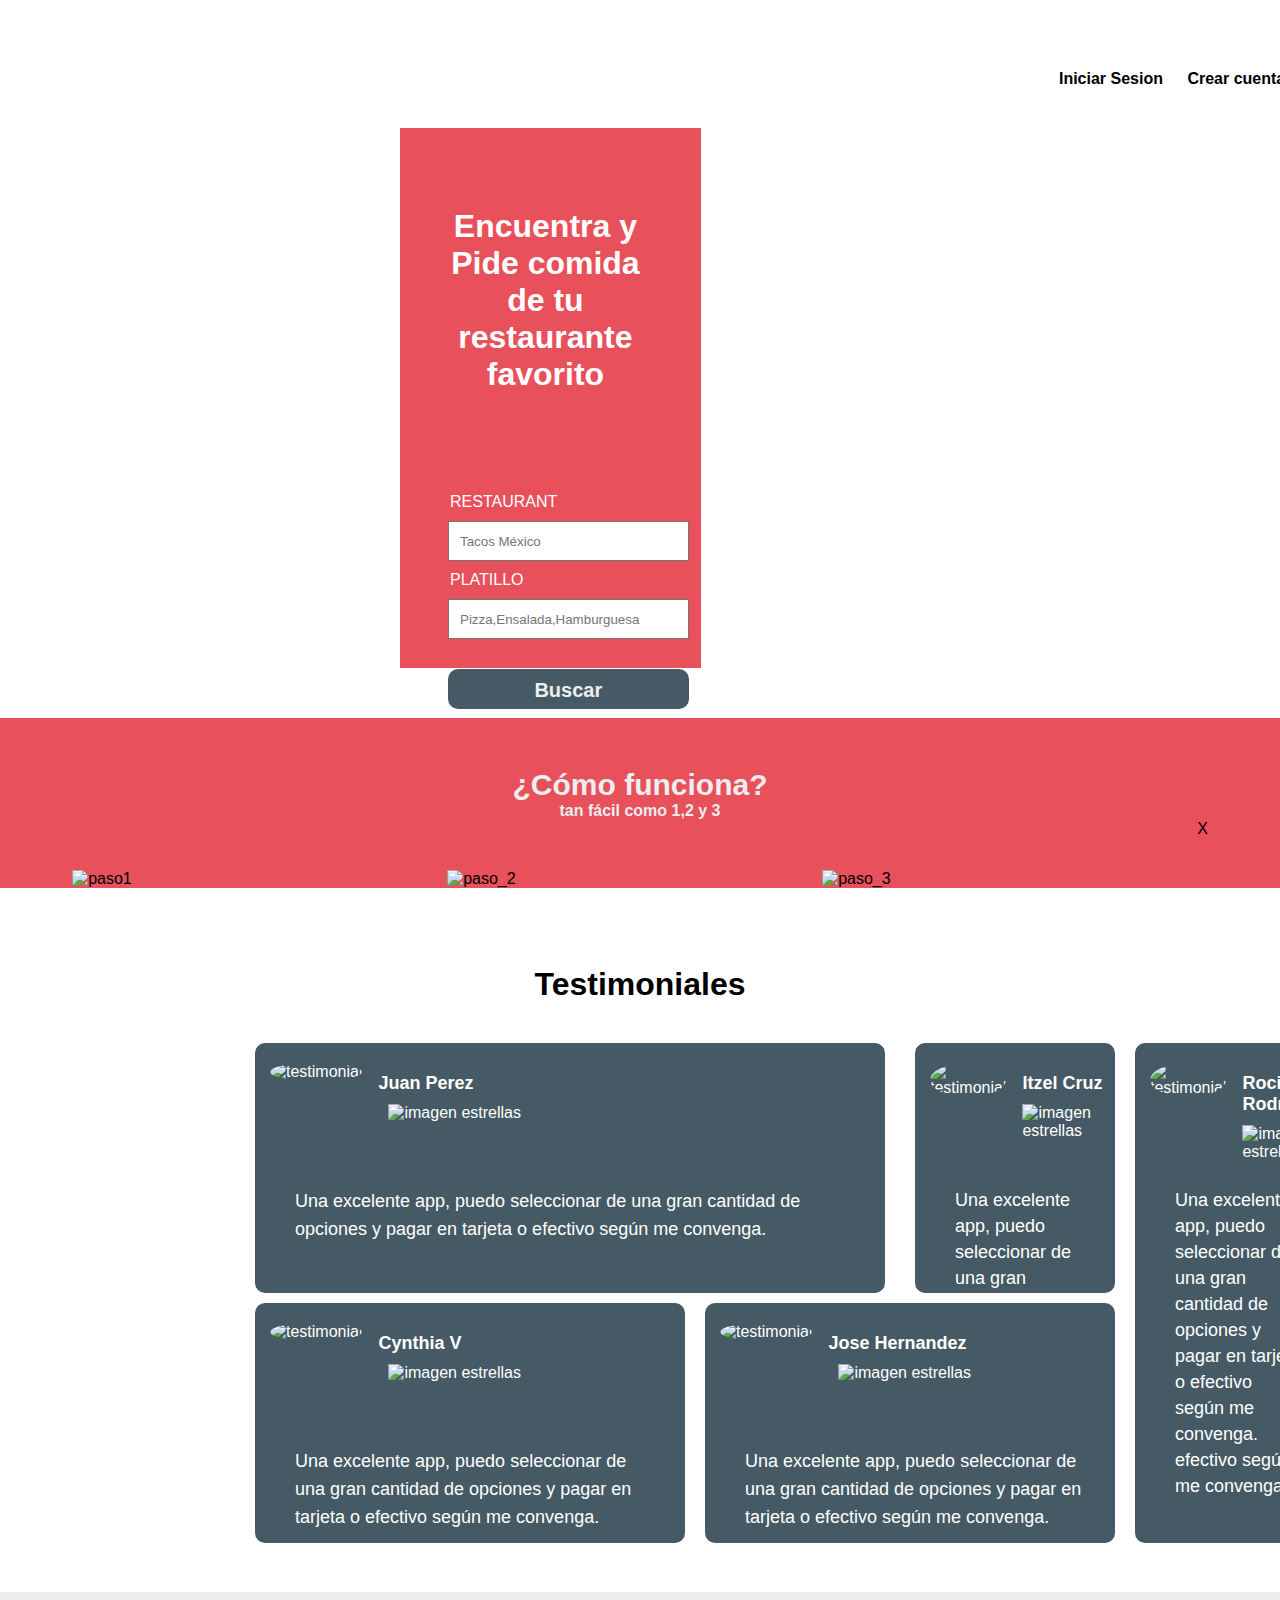
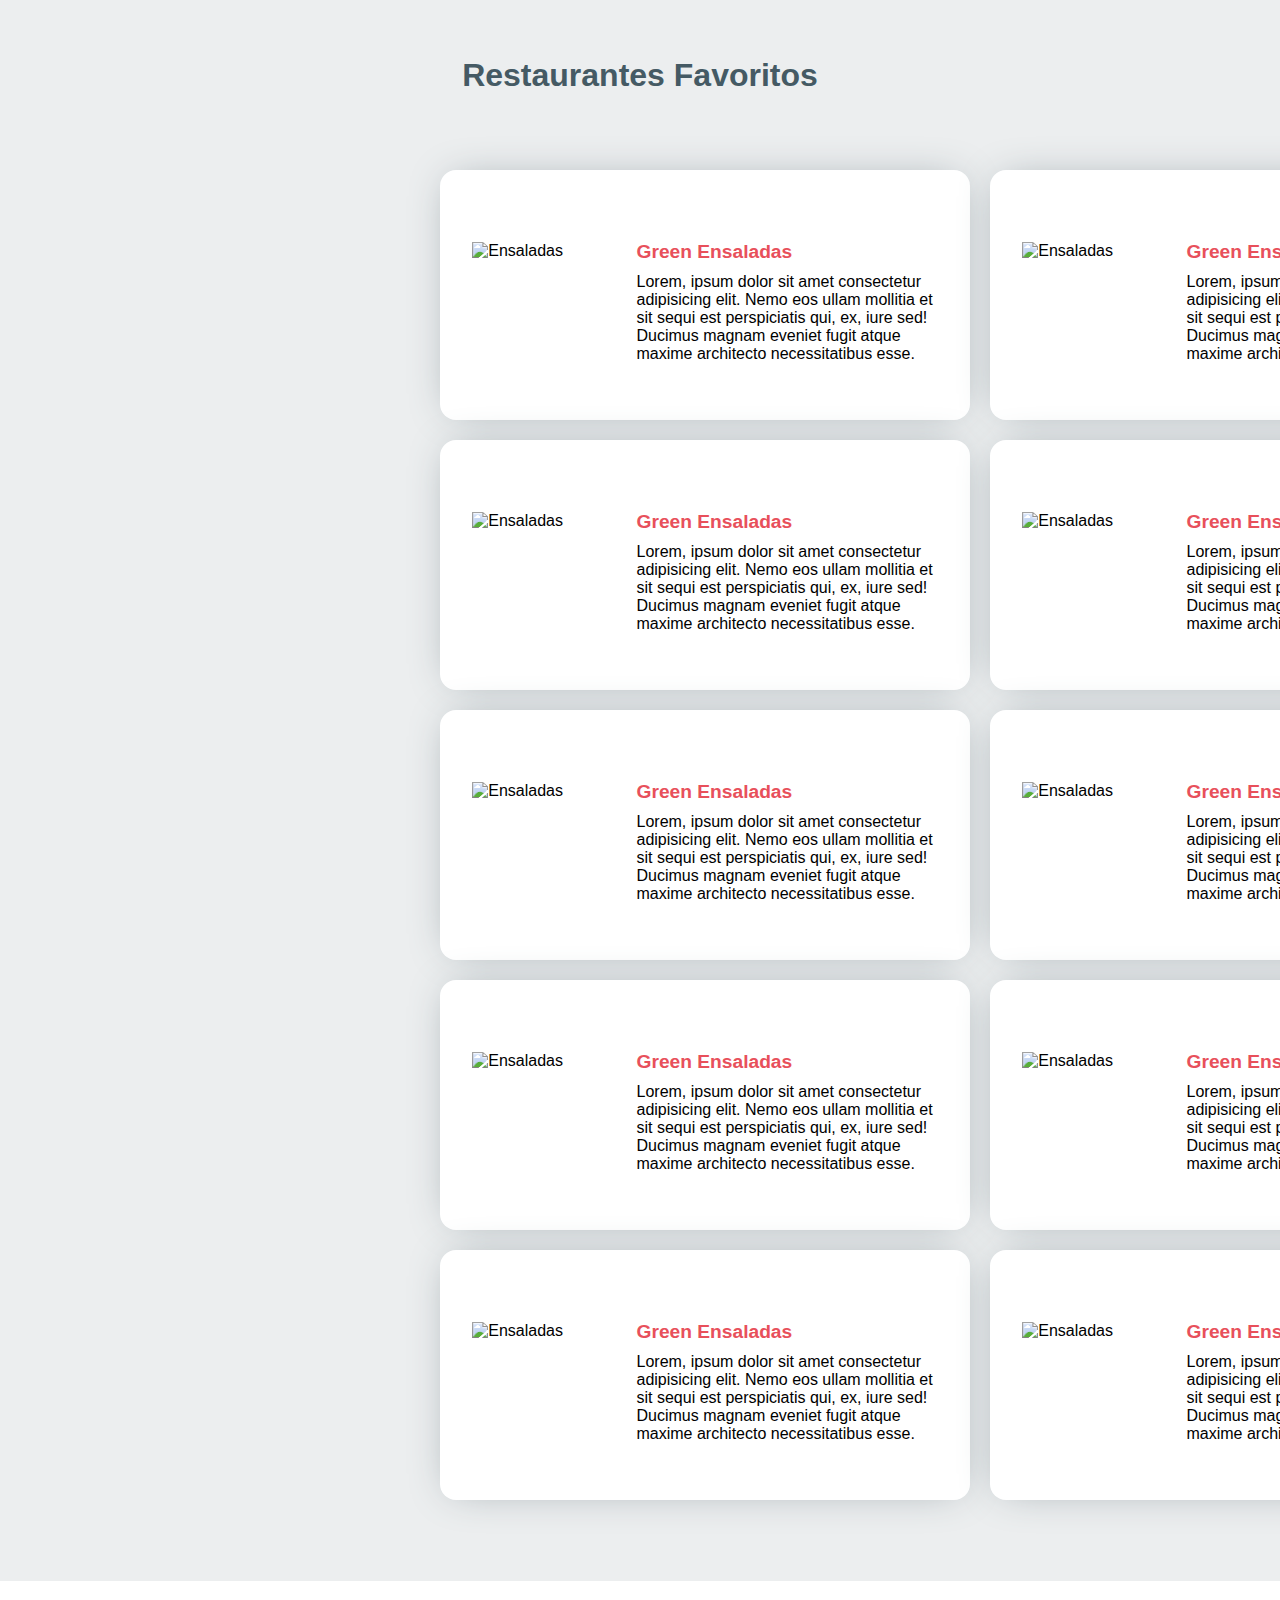
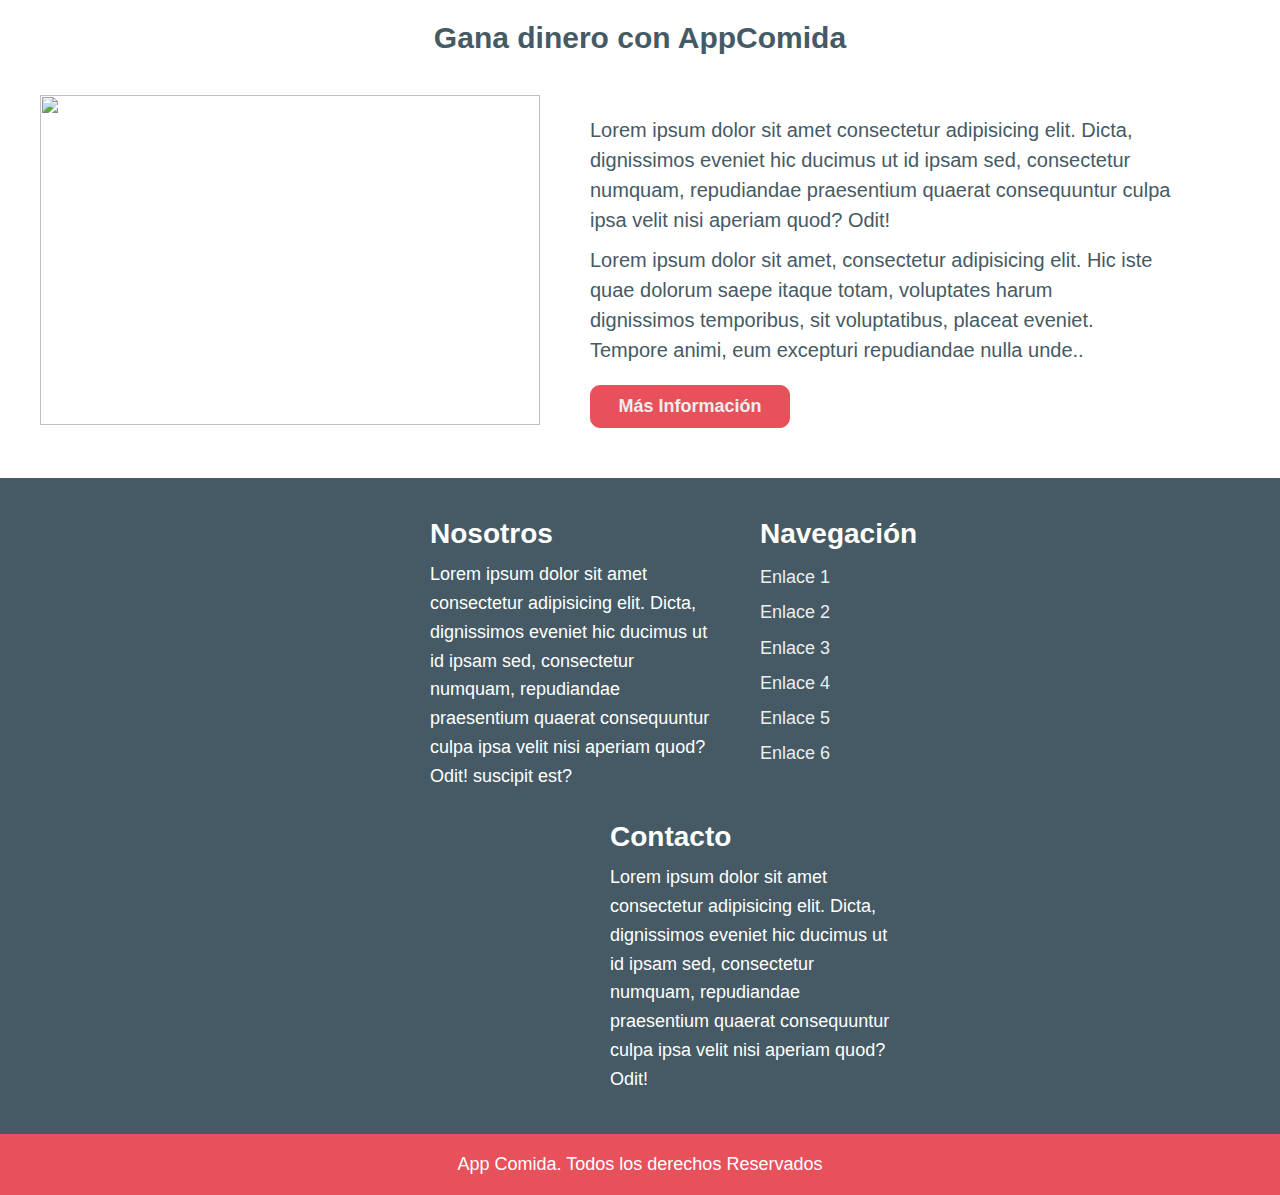
==== index.html @ 340571d1 "proyecto" ====
<!DOCTYPE html>
<html lang="en">

<head>
    <meta charset="UTF-8">
    <meta http-equiv="X-UA-Compatible" content="IE=edge">
    <meta name="viewport" content="width=device-width, initial-scale=1.0">
    <link rel="stylesheet" href="style.css  ">
    <title>App Delivery</title>
    <link rel="icon" href="/EJERCICIOSS6-1/img/logo (1).png" type="image/x-icon">
</head>

<body>

    <header class="header-contenedor">

        <div class="header-img">
            <img src="/EJERCICIOSS6-1/img/logo (1).png" alt="" width="270px">
        </div>
        <nav class="navegacion">
            <div class="navegacion_full">
                <a href="#" class="navegacion_link"> Iniciar Sesion</a>
                <a href="#" class="navegacion_link"> Crear cuenta</a>
                <a href="#" class="navegacion_registrar">Registrar Restaurant</a>
            </div>
        </nav>
    </header>
    <main>
        <section class="formulario_contenedor">
            <div class="formulario">
                <h2 class="formulario_cabeza">Encuentra y Pide comida de tu restaurante favorito</h2>
                <form action="#">
                    <div class="formulario_input">
                        <p class="formulario_texto">RESTAURANT</p>
                        <label for="restaurant"></label>
                        <input type="text" placeholder="Tacos México">
                        <p class="formulario_texto">PLATILLO</p>
                        <label for="platillo"></label>
                        <input type="text" placeholder="Pizza,Ensalada,Hamburguesa">
                    </div>
                    <button class="formulario_boton"> Buscar</button>
                </form>
            </div>

            <div class="formulario_imagen_contenedor">
                <img class="formulario_imagen" src="/EJERCICIOSS6-1/img/dibujo_repartidor.png" alt="" width="530px">
            </div>
        </section>
        </div>

        <section class="pasos">
            <div class="pasos_contenido">
                <h2 class="pasos_contenido_titulo">¿Cómo funciona?</h2>
                <p class="pasos_contenido_subtitulo"> tan fácil como 1,2 y 3</p>
                <div class="pasos_pasos">
                    <img width="400px" class="pasos_imagenes" src="/EJERCICIOSS6-1/img/paso_1.png" alt="paso1">
                    <img width="400px" class="pasos_imagenes" src="/EJERCICIOSS6-1/img/paso_2.png" alt="paso_2">
                    <img width="400px" class="pasos_imagenes" src="/EJERCICIOSS6-1/img/paso_3.png" alt="paso_3">X
                </div>
            </div>
        </section>
        <section>

            <section class="contenedor_testimoniales">
                <h2 class="testimoniales__heading">Testimoniales</h2>

                <div class="testimoniales__grid">
                    <div class="testimonial">
                        <header class="testimonial__header">
                            <div class="testimonial__imagen">
                                <img class="yara" src="/EJERCICIOSS6-1/img/testimonial1.jpg" alt="testimonial"
                                    width="100px" height="100px" />
                            </div>

                            <div class="testimonial__informacion">
                                <p class="testimonial__autor">Juan Perez</p>
                                <img class="testimonial__calificacion" src="/EJERCICIOSS6-1/img/estrellas.png"
                                    alt="imagen estrellas" />
                            </div>
                        </header>

                        <p class="testimonial__texto">
                            Una excelente app, puedo seleccionar de una gran cantidad de opciones y
                            pagar en tarjeta o efectivo según me convenga.
                        </p>
                    </div>
                    <!--.testimonial-->

                    <div class="testimonial">
                        <header class="testimonial__header">
                            <div class="testimonial__imagen">
                                <img class="yara" src="/EJERCICIOSS6-1/img/testimonial5.jpg" alt="testimonial"
                                    width="50px" height="50px" />
                            </div>

                            <div class="testimonial__informacion_small">
                                <p class="testimonial__autor">Itzel Cruz</p>
                                <img class="testimonial__calificacion" src="/EJERCICIOSS6-1/img/estrellas.png"
                                    alt="imagen estrellas" />
                            </div>
                        </header>

                        <p class="testimonial__texto__small">
                            Una excelente app, puedo seleccionar de una gran cantidad.
                        </p>
                    </div>
                    <!--.testimonial-->

                    <div class="testimonial">
                        <header class="testimonial__header">
                            <div class="testimonial__imagen">
                                <img class="yara" src="/EJERCICIOSS6-1/img/testimonial4.jpg" alt="testimonial"
                                    height="50px" width="50px" />
                            </div>

                            <div class="testimonial__informacion_small">
                                <p class="testimonial__autor">Rocio<br> Rodriguez</p>
                                <img class="testimonial__calificacion" width="50px"
                                    src="/EJERCICIOSS6-1/img/estrellas.png" alt="imagen estrellas" />
                            </div>
                        </header>

                        <p class="testimonial__texto__small">
                            Una excelente app, puedo seleccionar de una gran cantidad de opciones y
                            pagar en tarjeta o efectivo según me convenga. efectivo según me convenga.
                        </p>
                    </div>
                    <!--.testimonial-->

                    <div class="testimonial">
                        <header class="testimonial__header">
                            <div class="testimonial__imagen">
                                <img class="yara" src="/EJERCICIOSS6-1/img/testimonial2.jpg" alt="testimonial"
                                    height="100px" width="100px" />
                            </div>

                            <div class="testimonial__informacion">
                                <p class="testimonial__autor">Cynthia V</p>

                                <img class="testimonial__calificacion" src="/EJERCICIOSS6-1/img/estrellas.png"
                                    alt="imagen estrellas" />
                            </div>
                        </header>

                        <p class="testimonial__texto">
                            Una excelente app, puedo seleccionar de una gran cantidad de opciones y
                            pagar en tarjeta o efectivo según me convenga.
                        </p>
                    </div>
                    <!--.testimonial-->

                    <div class="testimonial">
                        <header class="testimonial__header">
                            <div class="testimonial__imagen">
                                <img class="yara" src="/EJERCICIOSS6-1/img/testimonial3.jpg" alt="testimonial" height="100px 
                                " width="100px" />
                            </div>

                            <div class="testimonial__informacion">
                                <p class="testimonial__autor">Jose Hernandez</p>
                                <img class="testimonial__calificacion" src="/EJERCICIOSS6-1/img/estrellas.png"
                                    alt="imagen estrellas" />
                            </div>
                        </header>

                        <p class="testimonial__texto">
                            Una excelente app, puedo seleccionar de una gran cantidad de opciones y
                            pagar en tarjeta o efectivo según me convenga.
                        </p>
                    </div>
                    <!--.testimonial-->
                </div>
            </section>

            <div class="favoritos_contenedor">
                <div class="favoritos">
                    <h2 class="favorito_titulo">Restaurantes Favoritos</h2>
                </div>





                <div class="favoritos_contenedor">
                    <div class="tarjeta">
                        <div class="imagen_contenido">
                            <div class="row">
                                <div class="col-lg-4">
                                    <img src="/EJERCICIOSS6-1/img/logo_ensaladas.png" alt="Ensaladas" width="100px"
                                        height="100px">

                                </div>
                                <div class="col-lg-8">
                                    <div class="estrellas"><img src="/EJERCICIOSS6-1/img/estrellas.png" alt=""></div>
                                    <h3 class="imagen_nombre">Green Ensaladas</h3>
                                    <p class="imagen_texto">

                                        Lorem, ipsum dolor sit amet consectetur adipisicing elit. Nemo eos ullam
                                        mollitia et sit
                                        sequi est perspiciatis qui, ex, iure sed! Ducimus magnam eveniet fugit atque
                                        maxime
                                        architecto necessitatibus esse.
                                    </p>
                                </div>
                            </div>



                        </div>
                        <div class="imagen_contenido">
                            <div class="row">
                                <div class="col-lg-4">
                                    <img src="/EJERCICIOSS6-1/img/logo_ensaladas.png" alt="Ensaladas" width="100px"
                                        height="100px">

                                </div>
                                <div class="col-lg-8">
                                    <div class="estrellas"><img src="/EJERCICIOSS6-1/img/estrellas.png" alt=""></div>
                                    <h3 class="imagen_nombre">Green Ensaladas</h3>
                                    <p class="imagen_texto">

                                        Lorem, ipsum dolor sit amet consectetur adipisicing elit. Nemo eos ullam
                                        mollitia et sit
                                        sequi est perspiciatis qui, ex, iure sed! Ducimus magnam eveniet fugit atque
                                        maxime
                                        architecto necessitatibus esse.
                                    </p>
                                </div>
                            </div>



                        </div>
                        <div class="imagen_contenido">
                            <div class="row">
                                <div class="col-lg-4">
                                    <img src="/EJERCICIOSS6-1/img/logo_ensaladas.png" alt="Ensaladas" width="100px"
                                        height="100px">

                                </div>
                                <div class="col-lg-8">
                                    <div class="estrellas"><img src="/EJERCICIOSS6-1/img/estrellas.png" alt=""></div>
                                    <h3 class="imagen_nombre">Green Ensaladas</h3>
                                    <p class="imagen_texto">

                                        Lorem, ipsum dolor sit amet consectetur adipisicing elit. Nemo eos ullam
                                        mollitia et sit
                                        sequi est perspiciatis qui, ex, iure sed! Ducimus magnam eveniet fugit atque
                                        maxime
                                        architecto necessitatibus esse.
                                    </p>
                                </div>
                            </div>



                        </div>
                        <div class="imagen_contenido">
                            <div class="row">
                                <div class="col-lg-4">
                                    <img src="/EJERCICIOSS6-1/img/logo_ensaladas.png" alt="Ensaladas" width="100px"
                                        height="100px">

                                </div>
                                <div class="col-lg-8">
                                    <div class="estrellas"><img src="/EJERCICIOSS6-1/img/estrellas.png" alt=""></div>
                                    <h3 class="imagen_nombre">Green Ensaladas</h3>
                                    <p class="imagen_texto">

                                        Lorem, ipsum dolor sit amet consectetur adipisicing elit. Nemo eos ullam
                                        mollitia et sit
                                        sequi est perspiciatis qui, ex, iure sed! Ducimus magnam eveniet fugit atque
                                        maxime
                                        architecto necessitatibus esse.
                                    </p>
                                </div>
                            </div>



                        </div>
                        <div class="imagen_contenido">
                            <div class="row">
                                <div class="col-lg-4">
                                    <img src="/EJERCICIOSS6-1/img/logo_ensaladas.png" alt="Ensaladas" width="100px"
                                        height="100px">

                                </div>
                                <div class="col-lg-8">
                                    <div class="estrellas"><img src="/EJERCICIOSS6-1/img/estrellas.png" alt=""></div>
                                    <h3 class="imagen_nombre">Green Ensaladas</h3>
                                    <p class="imagen_texto">

                                        Lorem, ipsum dolor sit amet consectetur adipisicing elit. Nemo eos ullam
                                        mollitia et sit
                                        sequi est perspiciatis qui, ex, iure sed! Ducimus magnam eveniet fugit atque
                                        maxime
                                        architecto necessitatibus esse.
                                    </p>
                                </div>
                            </div>



                        </div>
                        <div class="imagen_contenido">
                            <div class="row">
                                <div class="col-lg-4">
                                    <img src="/EJERCICIOSS6-1/img/logo_ensaladas.png" alt="Ensaladas" width="100px"
                                        height="100px">

                                </div>
                                <div class="col-lg-8">
                                    <div class="estrellas"><img src="/EJERCICIOSS6-1/img/estrellas.png" alt=""></div>
                                    <h3 class="imagen_nombre">Green Ensaladas</h3>
                                    <p class="imagen_texto">

                                        Lorem, ipsum dolor sit amet consectetur adipisicing elit. Nemo eos ullam
                                        mollitia et sit
                                        sequi est perspiciatis qui, ex, iure sed! Ducimus magnam eveniet fugit atque
                                        maxime
                                        architecto necessitatibus esse.
                                    </p>
                                </div>
                            </div>



                        </div>
                        
                        <div class="imagen_contenido">
                            <div class="row">
                                <div class="col-lg-4">
                                    <img src="/EJERCICIOSS6-1/img/logo_ensaladas.png" alt="Ensaladas" width="100px"
                                        height="100px">

                                </div>
                                <div class="col-lg-8">
                                    <div class="estrellas"><img src="/EJERCICIOSS6-1/img/estrellas.png" alt=""></div>
                                    <h3 class="imagen_nombre">Green Ensaladas</h3>
                                    <p class="imagen_texto">

                                        Lorem, ipsum dolor sit amet consectetur adipisicing elit. Nemo eos ullam
                                        mollitia et sit
                                        sequi est perspiciatis qui, ex, iure sed! Ducimus magnam eveniet fugit atque
                                        maxime
                                        architecto necessitatibus esse.
                                    </p>
                                </div>
                            </div>

                        </div>
                        <div class="imagen_contenido">
                            <div class="row">
                                <div class="col-lg-4">
                                    <img src="/EJERCICIOSS6-1/img/logo_ensaladas.png" alt="Ensaladas" width="100px"
                                        height="100px">

                                </div>
                                <div class="col-lg-8">
                                    <div class="estrellas"><img src="/EJERCICIOSS6-1/img/estrellas.png" alt=""></div>
                                    <h3 class="imagen_nombre">Green Ensaladas</h3>
                                    <p class="imagen_texto">

                                        Lorem, ipsum dolor sit amet consectetur adipisicing elit. Nemo eos ullam
                                        mollitia et sit
                                        sequi est perspiciatis qui, ex, iure sed! Ducimus magnam eveniet fugit atque
                                        maxime
                                        architecto necessitatibus esse.
                                    </p>
                                </div>
                            </div>



                        </div>
                        <div class="imagen_contenido">
                            <div class="row">
                                <div class="col-lg-4">
                                    <img src="/EJERCICIOSS6-1/img/logo_ensaladas.png" alt="Ensaladas" width="100px"
                                        height="100px">

                                </div>
                                <div class="col-lg-8">
                                    <div class="estrellas"><img src="/EJERCICIOSS6-1/img/estrellas.png" alt=""></div>
                                    <h3 class="imagen_nombre">Green Ensaladas</h3>
                                    <p class="imagen_texto">

                                        Lorem, ipsum dolor sit amet consectetur adipisicing elit. Nemo eos ullam
                                        mollitia et sit
                                        sequi est perspiciatis qui, ex, iure sed! Ducimus magnam eveniet fugit atque
                                        maxime
                                        architecto necessitatibus esse.
                                    </p>
                                </div>
                            </div>



                        </div>
                        <div class="imagen_contenido">
                            <div class="row">
                                <div class="col-lg-4">
                                    <img src="/EJERCICIOSS6-1/img/logo_ensaladas.png" alt="Ensaladas" width="100px"
                                        height="100px">

                                </div>
                                <div class="col-lg-8">
                                    <div class="estrellas"><img src="/EJERCICIOSS6-1/img/estrellas.png" alt=""></div>
                                    <h3 class="imagen_nombre">Green Ensaladas</h3>
                                    <p class="imagen_texto">

                                        Lorem, ipsum dolor sit amet consectetur adipisicing elit. Nemo eos ullam
                                        mollitia et sit
                                        sequi est perspiciatis qui, ex, iure sed! Ducimus magnam eveniet fugit atque
                                        maxime
                                        architecto necessitatibus esse.
                                    </p>
                                </div>
                            </div>



                        </div>


                    </div>


                </div>
        </section>

        <!-- RESTAURANTES FAVORITOSS -->


        <section class="repartidores">
            <h2 class="repartidores_titulo">Gana dinero con AppComida</h2>
            <div class="repartidores_1">

                <img src="/EJERCICIOSS6-1/img/repartidor.jpg" alt="" width="500px" height="330px">

                <div class="repartidores_texto">
                    <p class="repartidores_texto-1">Lorem ipsum dolor sit amet consectetur adipisicing elit. Dicta,
                        dignissimos eveniet hic ducimus ut id ipsam sed, consectetur numquam, repudiandae praesentium
                        quaerat consequuntur culpa ipsa velit nisi aperiam quod? Odit!</p>
                    <p class="repartidores_texto-2">Lorem ipsum dolor sit amet, consectetur adipisicing elit. Hic iste
                        quae dolorum saepe itaque totam, voluptates harum dignissimos temporibus, sit voluptatibus,
                        placeat eveniet. Tempore animi, eum excepturi repudiandae nulla unde..</p>
                    <button class="repartidores_enlace">Más Información</button>
                </div>
            </div>

        </section>
    </main>
    <footer class="footer">
        <div class="footer_contenedor">
            <div class="footer_grid">
                <h3 class="footer_header">Nosotros</h3>
                <p class="footer_texto">Lorem ipsum dolor sit amet consectetur adipisicing elit. Dicta, dignissimos
                    eveniet hic ducimus ut id ipsam sed, consectetur numquam, repudiandae praesentium quaerat
                    consequuntur culpa ipsa velit nisi aperiam quod? Odit!
                    suscipit est?</p>
            </div>


            <div class="footer__widget">
                <h3 class="footer_header">Navegación</h3>
                <nav class="footer__nav">
                    <a href="#" class="footer__link">Enlace 1</a>
                    <a href="#" class="footer__link">Enlace 2</a>
                    <a href="#" class="footer__link">Enlace 3</a>
                    <a href="#" class="footer__link">Enlace 4</a>
                    <a href="#" class="footer__link">Enlace 5</a>
                    <a href="#" class="footer__link">Enlace 6</a>
                </nav>
            </div>

            <div class="footer_contacto">
                <h3 class="footer_header">Contacto</h3>
                <p class="footer_texto">Lorem ipsum dolor sit amet consectetur adipisicing elit. Dicta, dignissimos
                    eveniet hic ducimus ut id ipsam sed, consectetur numquam, repudiandae praesentium quaerat
                    consequuntur culpa ipsa velit nisi aperiam quod? Odit!</p>
            </div>
        </div>
        <div class="fooder_text">
            <p class="footer__copyright">App Comida. Todos los derechos Reservados</p>
        </div>

    </footer>
</body>

</html>
---- style.css ----
* {
    margin: 0;
    padding: 0;
    box-sizing: border-box;
    font-family: 'Roboto', sans-serif;
}

body {
    font-family: sans-serif;
    ;
}

.header-contenedor {
    display: flex;
    margin-top: 40px;
    width: 95%;
    margin-left: 400px;
    height: 100%;
    max-width: 1100px;
    justify-content: space-between;

}

.navegacion {
    padding-top: 30px;
}

.navegacion_link,
.navegacion_registrar {
    text-decoration: none;
    color: #000;
    padding: 10px;
    ;
    font-size: 16px;
    font-weight: bold;

}

.navegacion_registrar {
    color: #fff;
    background-color: #e8505b;
    border: 1px solid #e8505b;
    border-radius: 10px;
    padding-left: 20px;
    padding-right: 20px;
}

/* FORMULARIO Y LA IMAGEN  */
.formulario_contenedor {
    margin-top: 40px;
    display: flex;

}

.formulario {
    width: 530px;
    height: 540px;
    background-color: #e8505b;
    color: #fff;

    margin-left: 400px;
}

.formulario_imagen_contenedor {
    margin-left: 40px;
    margin-top: 40px;
    width: 950px;
    height: 550px;


}

.formulario_cabeza {
    font-size: 2rem;
    padding-top: 5rem;
    padding-left: 40px;
    padding-right: 50px;
    text-align: center;
    padding-bottom: 90px;
}

.formulario_input input,
.formulario_boton {
    height: 40px;
    width: 80%;
    padding: 10px;
    font-weight: normal;
    margin-left: 3rem;
}

.formulario_input p {
    padding-top: 10px;
    padding-left: 50px;
    padding-bottom: 10px;
}

.formulario_boton {
    margin-top: 30px;
    border: 1px #455a64;
    border-radius: 10px;
    color: #eceeef;
    background-color: #455a64;
    font-weight: bold;
    font-size: 20px;
}

/* COMO FUNCIONA */
.pasos {
    width: 100%;
    height: 100%;
    background-color: #e8505b;
}

.pasos_contenido_titulo,
.pasos_contenido_subtitulo {
    text-align: center;
    color: #eceeef;
    font-weight: bold;
}

.pasos_contenido_titulo {
    padding-top: 50px;
    font-size: 30px;
}

.pasos_pasos {
    display: flex;
    justify-content: center;
    gap: 5px;
}

.pasos_pasos img {
    width: 370px;
    max-width: 100%;
    margin-top: 50px;
}

/* RESTAURANTE FAVORITO */




.estrellas img {
    width: 150px;

}

.imagen_nombre {
    font-size: 1.2em;
    margin: 10px 0;
    color: #e8505b;
}


/* TESTIMONIALES */

.testimoniales__grid {
    display: grid;
    margin-left: 18%;
    margin-right: 440px;
    column-gap: 20px;

}

.testimonial {
    width: 100%;
    background-color: #455a64;

    margin-bottom: 2rem;
    border-radius: 10px;
    color: #ffffff;
    margin-bottom: 10px;
}

.testimonial:nth-child(1) {
    grid-column: 1/4;
    height: 250px;
    width: 630px;

}

.testimonial__imagen {

    height: 100pt;

}

.yara img {
    border-radius: 50%;
}

.testimonial__texto {
    font-size: 24px;
    padding-left: 40px;
    padding-right: 30px;
    padding-bottom: 10px;
    line-height: 28px;




    color: #ffffff;
}

.testimonial__header {
    display: flex;
    gap: 1rem;
    padding-top: 10px;


}


.testimonial:nth-child(4) {
    grid-column: 1/3;
    height: 240px;
    width: 430px;
}

.testimonial:nth-child(5) {

    grid-column: 3/5;
    height: 240px;
    width: 410px;

}

.testimonial:nth-child(3) {
    grid-column: 5/6;
    padding-bottom: 500px;
    grid-row: 1/3;
    width: 200px;
    height: 400px;


}

.testimonial:nth-child(3) p,
.testimonial:nth-child(1) p,
.testimonial:nth-child(2) p,
.testimonial:nth-child(4) p,
.testimonial:nth-child(5) p {
    font-size: 18px;
}

.testimonial:nth-child(2) {
    height: 250px;
    width: 200px;
}

.testimoniales__heading {
    font-size: 2rem;
    color: #000;
    margin-bottom: 40px;
    margin-top: 40px;
    text-align: center;

}

.yara {
    border-radius: 50%;
    margin-top: 10px;
    margin-left: 15px;

}

.testimonial__informacion img {
    width: 160px;
    padding-left: 10px;
    padding-top: 10px;
}

.testimonial__informacion_small img {
    width: 100px;
    padding-top: 10px;
}

.testimonial__autor {
    padding-top: 20px;
    font-weight: bold;
}

.testimonial__texto__small {
    line-height: 26px;
    padding-left: 40px;
    padding-right: 30px;

}

/* GAAN DINERO CON APPCOMIDA */
.repartidores_titulo {
    text-align: center;
    margin-top: 40px;
    margin-bottom: 40px;
    color: #455a64;
    font-size: 30px;
}

.repartidores_1 {
    display: flex;
    max-width: 1200px;
    margin: 0 auto;
    gap: 30px;
    line-height: 20px;
    height: 100%;


}

.repartidores_enlace {
    margin-top: 20px;
    margin-left: 20px;
    text-decoration: none;
    color: #eceeef;
    background-color: #e8505b;
    width: 200px;
    padding: 10px;
    border: 1px solid #e8505b;
    border-radius: 10px;
    font-size: 18px;
    cursor: pointer;
    font-weight: bold;
}

.repartidores_texto {
    color: #455a64;
    font-size: 20px;
}

.repartidores_texto-1 {
    padding-left: 20px;
    padding-right: 60px;
    padding-bottom: 10px;
    line-height: 30px;
    margin-top: 20px;
    font-size: 20px;
}

.repartidores_texto-2 {
    line-height: 30px;
    padding-left: 20px;
    padding-right: 80px;
}

/* footer-inicio */
.footer_grid,
.footer__widget,
.footer_contacto {
    max-width: 300px;
}

.footer_contacto {
    margin-left: 180px;
}

.footer_header {
    font-size: 28px;
    font-weight: bold;
    margin-bottom: 10px;
}

.footer_texto {
    font-size: 18px;
    line-height: 1.6;
    padding-right: 20px;
}

.footer__nav {
    display: flex;
    flex-direction: column;
    text-decoration: none;
    padding-bottom: 20px;

}

.footer__nav a {
    color: #eceeef;
}

.footer__link {
    text-decoration: none;
    margin: 5px 0;
    font-size: 18px;
    line-height: 1.4;
}

.footer__link:hover {
    text-decoration: underline;
}

.footer_contenedor {
    background-color: #455a64;
    color: white;
    padding: 40px 20px;
    display: flex;
    padding-left: 430px;
    flex-wrap: wrap;
    margin-top: 50px;
    gap: 1.875rem;


}

.fooder_text {
    text-align: center;
    background-color: #e8505b;
    color: #ffff;
    padding-top: 20px;
    padding-bottom: 20px;
    font-size: 18px;
}

/* nese xd */
.contenedor_testimoniales{
    padding: 3%;
}

.favoritos_contenedor {
    background-color: #eceeef;
    padding-bottom: 2%;
    padding-top: 2%;
}

.favorito_titulo {
    text-align: center;
    color: #455a64;
    margin-bottom: 50px;
    font-size: 2rem;
    padding-top: 40px;

}

.tarjeta {
    width: 50px;
    height: 100%;

    display: grid;
    grid-template-columns: repeat(2, 1fr);
    gap: 1.25rem;
    margin-left: 440px;
    margin-bottom: 30px;

}

.imagen_contenido {
    width: 530px;
    height: 250px;
    background-color: #fff;
    grid-template-columns: repeat(2, 1fr);  
    padding: 2rem;
    box-shadow: 0px 0px 2.6rem -0.8rem #99a4a9;
    border-radius: 1rem;
}

.row {
    display: grid;
    grid-template-columns: 1fr 3fr;
    align-items: center;
    gap: 4rem;
}

.col-lg-4 {
    max-width: 20rem;
    margin: 0 auto 2rem auto;
}

.col-lg-4 img {
    max-width: 100%;
    display: block;
    margin-top: 40px;
}

.col-lg-8 {
    display: flex;
    flex-direction: column;
    align-items: flex-start;
}
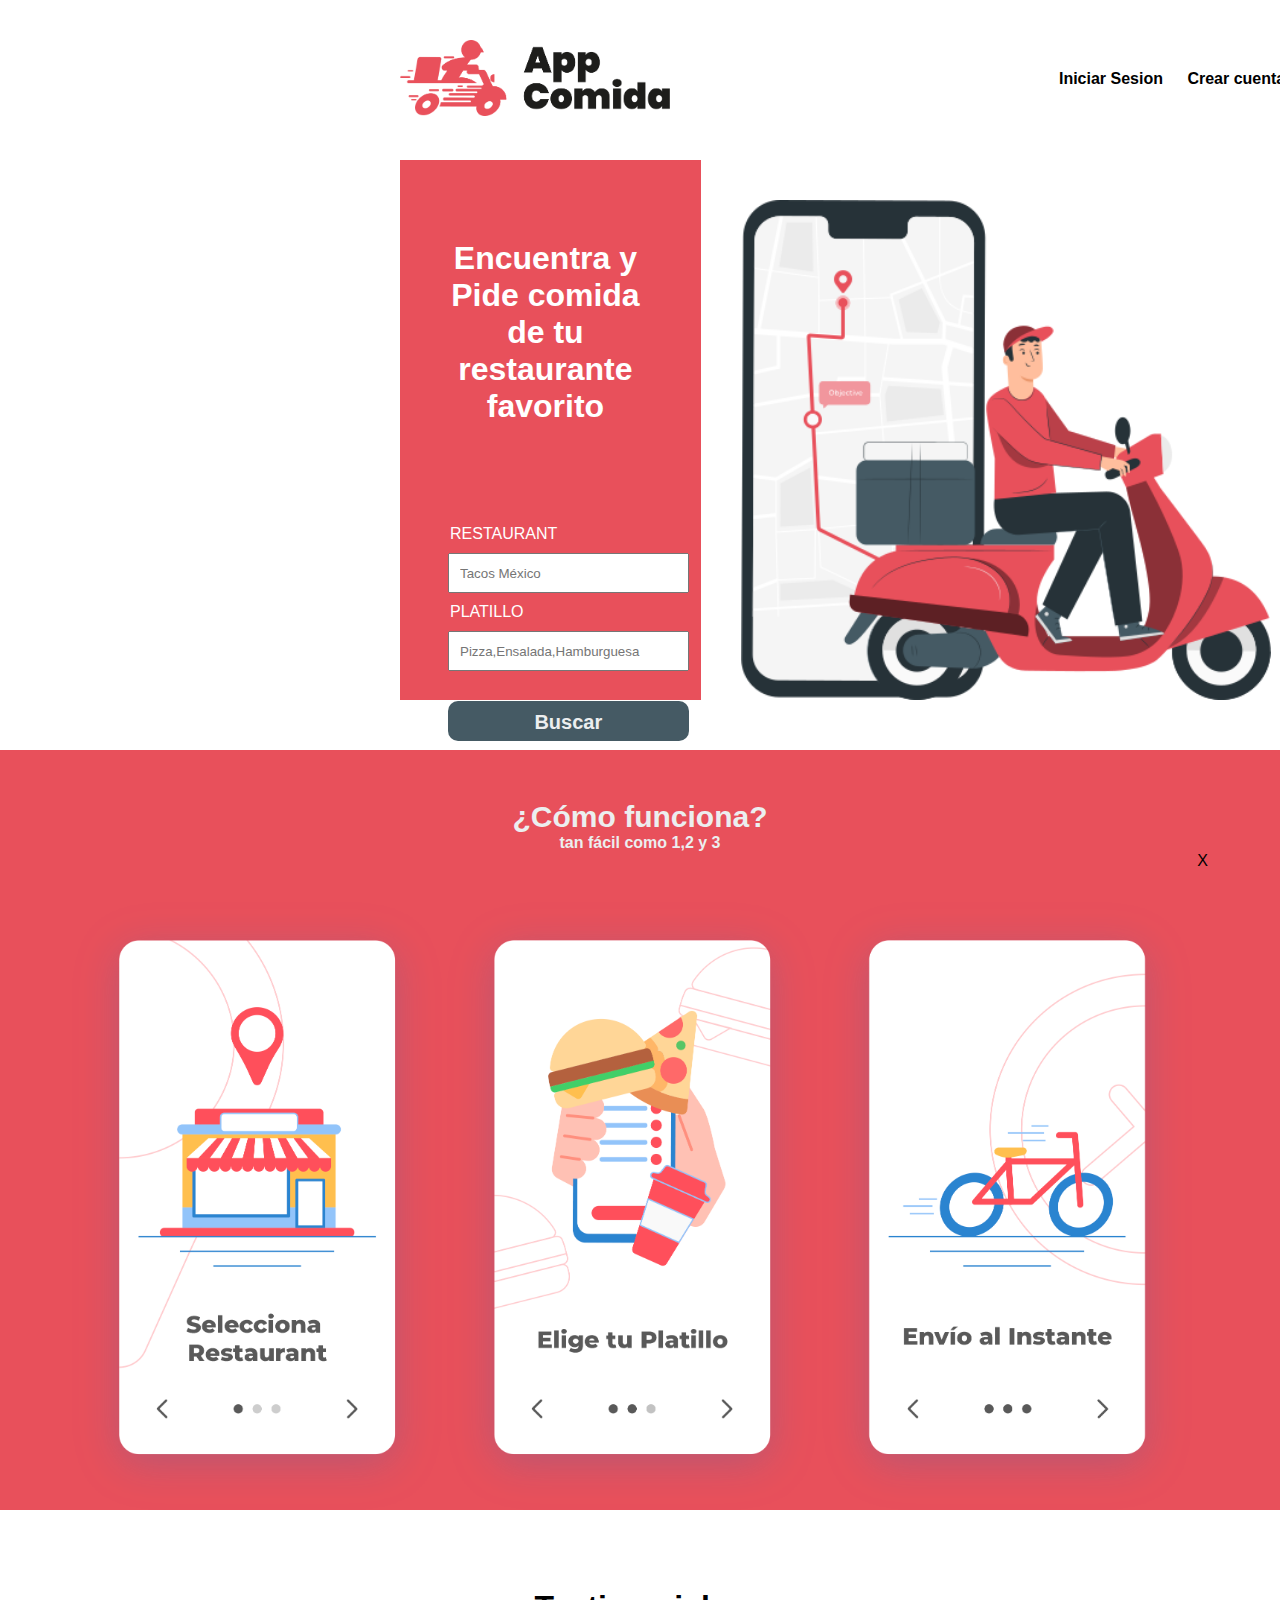
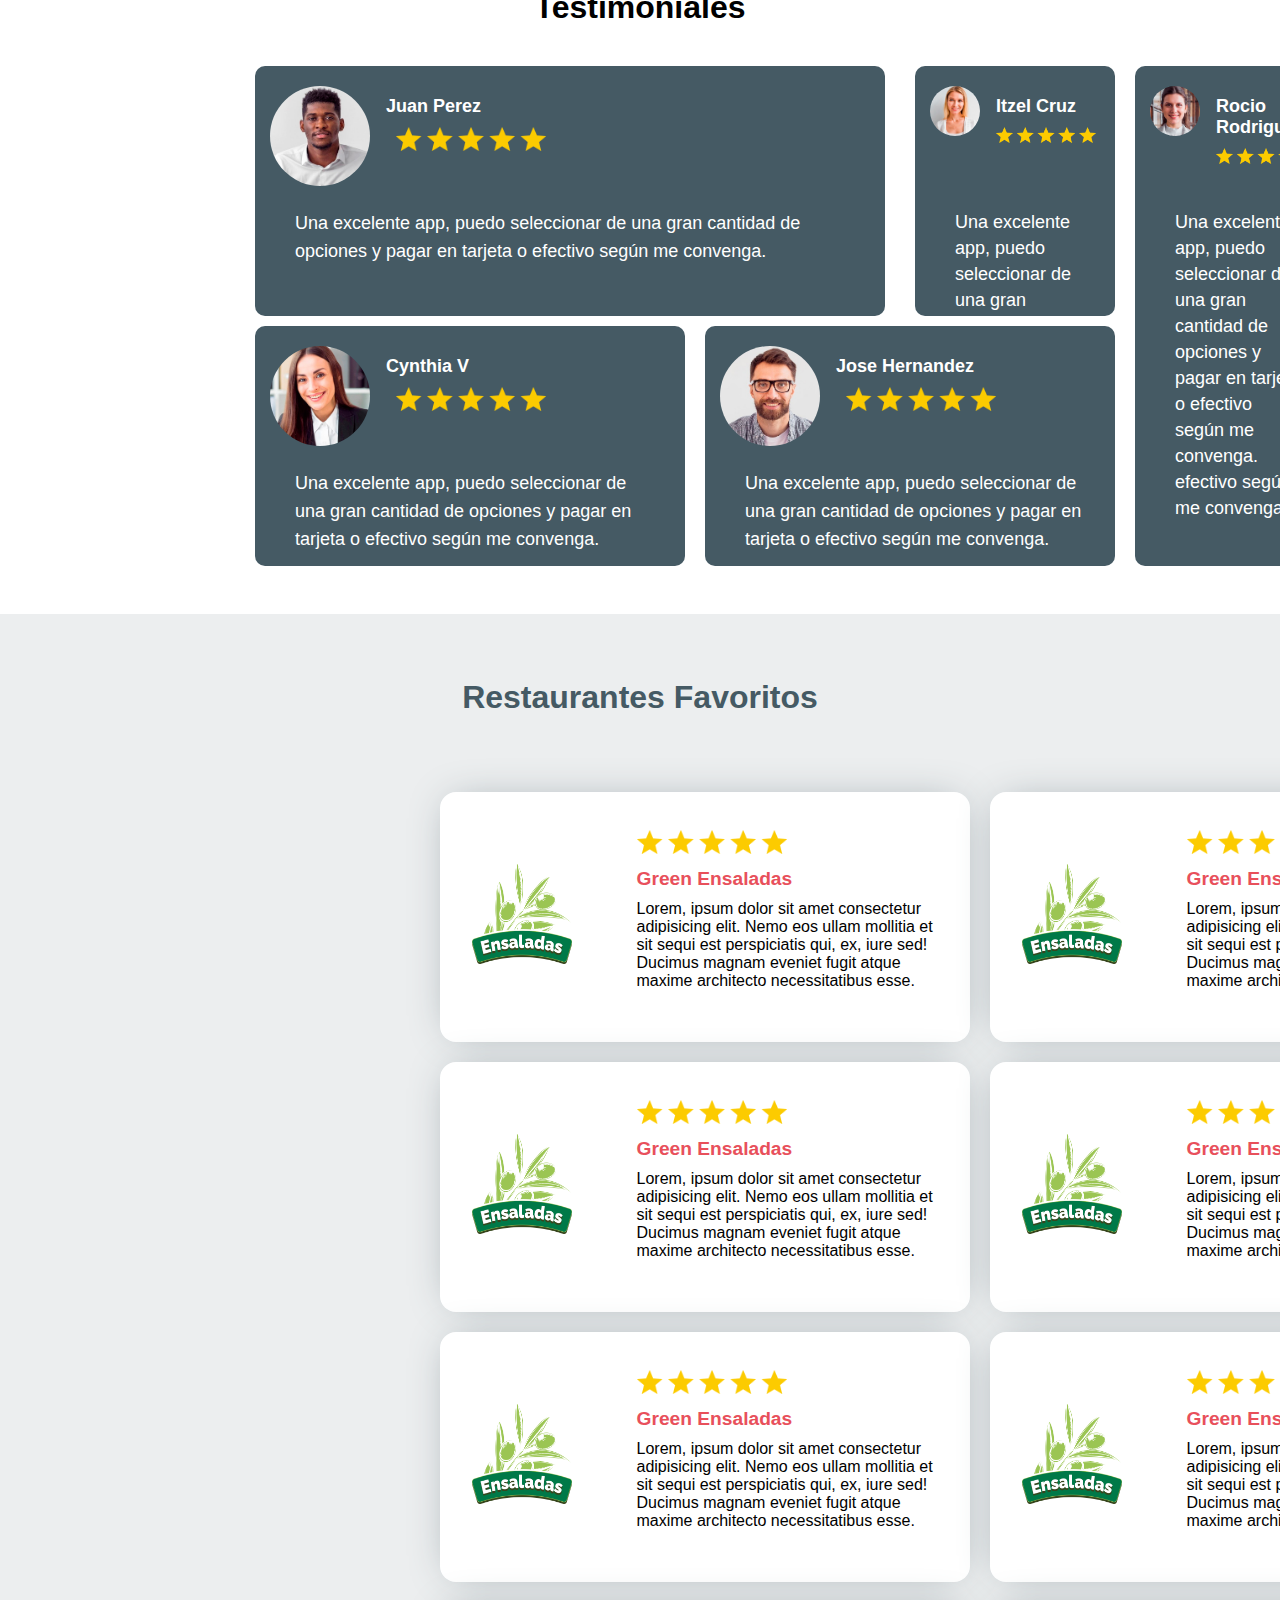
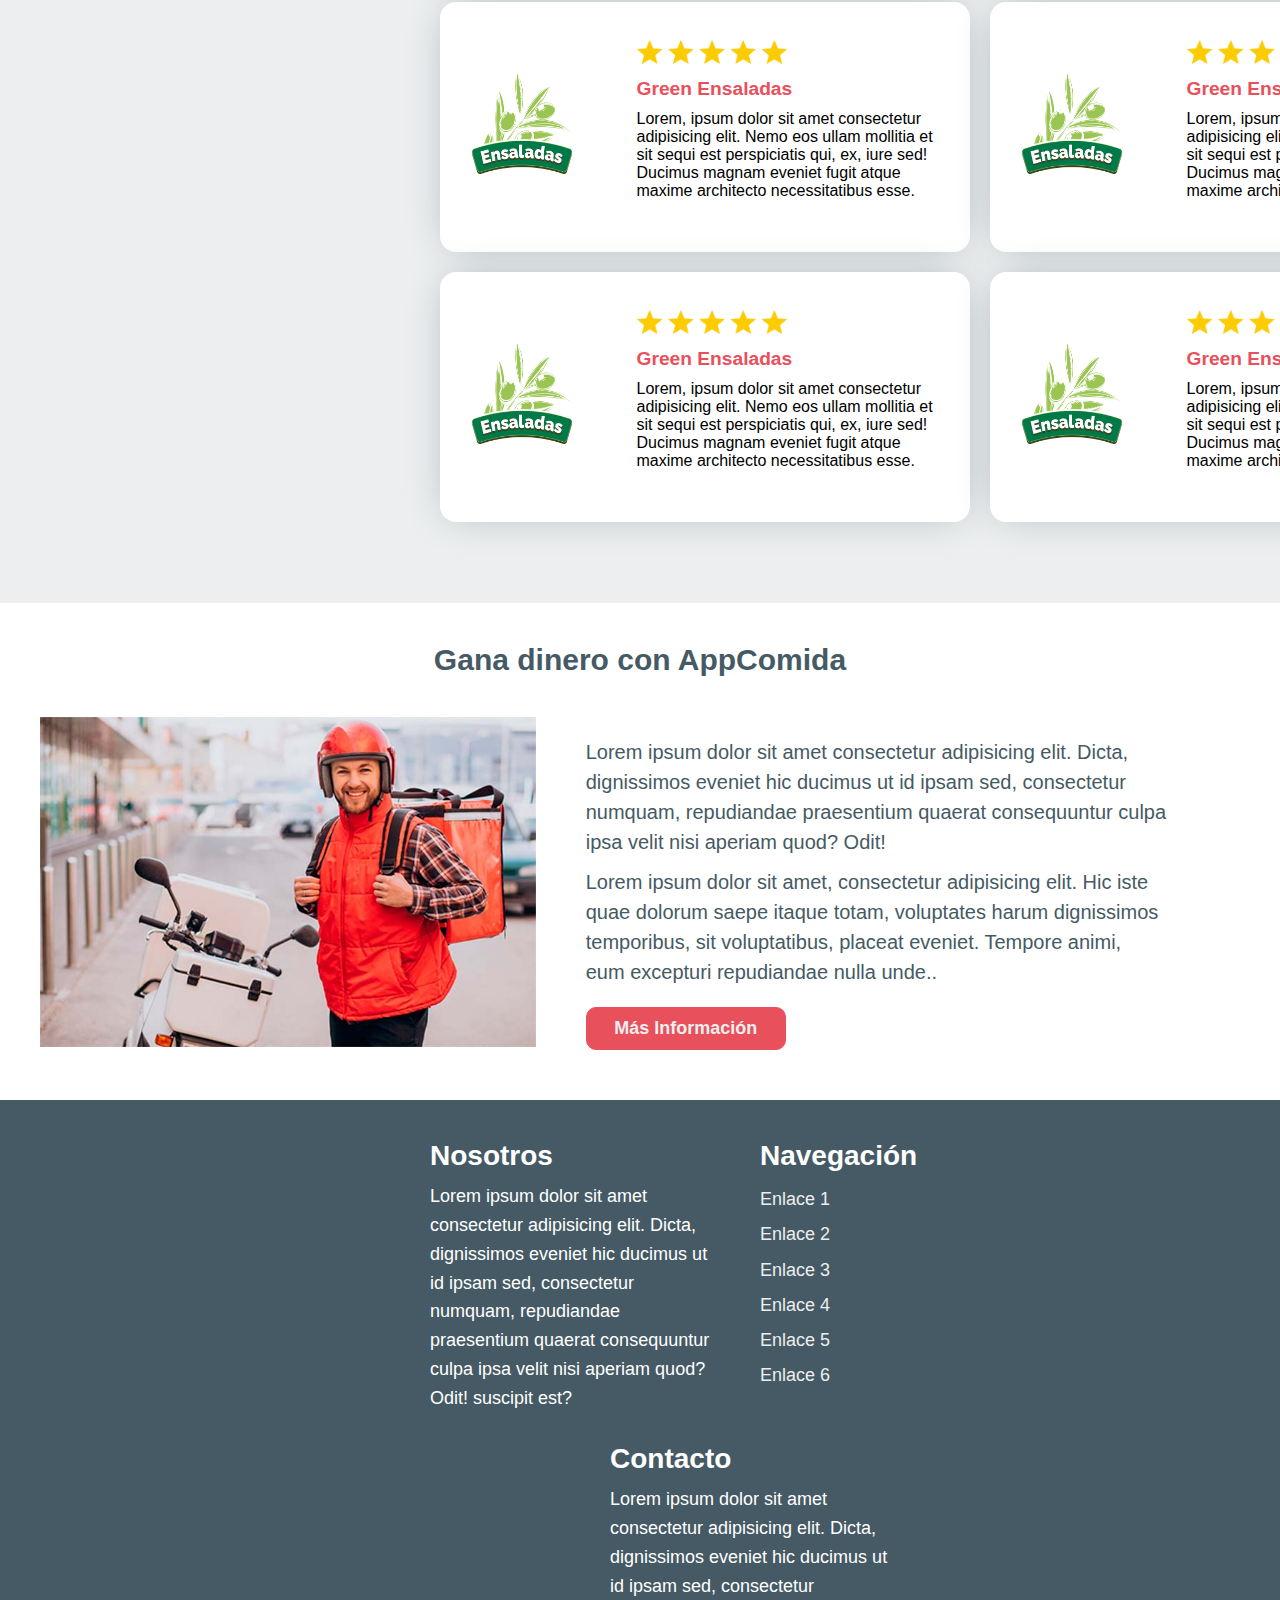
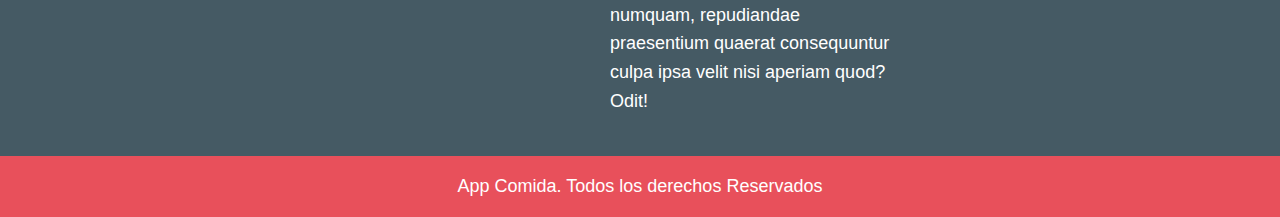
==== commit 4227be86: "imagenes fix" ====
--- a/index.html
+++ b/index.html
@@ -7,7 +7,7 @@
     <meta name="viewport" content="width=device-width, initial-scale=1.0">
     <link rel="stylesheet" href="style.css  ">
     <title>App Delivery</title>
-    <link rel="icon" href="/EJERCICIOSS6-1/img/logo (1).png" type="image/x-icon">
+    <link rel="icon" href="EJERCICIOSS6-1/img/logo (1).png" type="image/x-icon">
 </head>
 
 <body>
@@ -15,7 +15,7 @@
     <header class="header-contenedor">
 
         <div class="header-img">
-            <img src="/EJERCICIOSS6-1/img/logo (1).png" alt="" width="270px">
+            <img src="EJERCICIOSS6-1/img/logo (1).png" alt="" width="270px">
         </div>
         <nav class="navegacion">
             <div class="navegacion_full">
@@ -43,7 +43,7 @@
             </div>
 
             <div class="formulario_imagen_contenedor">
-                <img class="formulario_imagen" src="/EJERCICIOSS6-1/img/dibujo_repartidor.png" alt="" width="530px">
+                <img class="formulario_imagen" src="EJERCICIOSS6-1/img/dibujo_repartidor.png" alt="" width="530px">
             </div>
         </section>
         </div>
@@ -53,9 +53,9 @@
                 <h2 class="pasos_contenido_titulo">¿Cómo funciona?</h2>
                 <p class="pasos_contenido_subtitulo"> tan fácil como 1,2 y 3</p>
                 <div class="pasos_pasos">
-                    <img width="400px" class="pasos_imagenes" src="/EJERCICIOSS6-1/img/paso_1.png" alt="paso1">
-                    <img width="400px" class="pasos_imagenes" src="/EJERCICIOSS6-1/img/paso_2.png" alt="paso_2">
-                    <img width="400px" class="pasos_imagenes" src="/EJERCICIOSS6-1/img/paso_3.png" alt="paso_3">X
+                    <img width="400px" class="pasos_imagenes" src="EJERCICIOSS6-1/img/paso_1.png" alt="paso1">
+                    <img width="400px" class="pasos_imagenes" src="EJERCICIOSS6-1/img/paso_2.png" alt="paso_2">
+                    <img width="400px" class="pasos_imagenes" src="EJERCICIOSS6-1/img/paso_3.png" alt="paso_3">X
                 </div>
             </div>
         </section>
@@ -68,13 +68,13 @@
                     <div class="testimonial">
                         <header class="testimonial__header">
                             <div class="testimonial__imagen">
-                                <img class="yara" src="/EJERCICIOSS6-1/img/testimonial1.jpg" alt="testimonial"
+                                <img class="yara" src="EJERCICIOSS6-1/img/testimonial1.jpg" alt="testimonial"
                                     width="100px" height="100px" />
                             </div>
 
                             <div class="testimonial__informacion">
                                 <p class="testimonial__autor">Juan Perez</p>
-                                <img class="testimonial__calificacion" src="/EJERCICIOSS6-1/img/estrellas.png"
+                                <img class="testimonial__calificacion" src="EJERCICIOSS6-1/img/estrellas.png"
                                     alt="imagen estrellas" />
                             </div>
                         </header>
@@ -89,13 +89,13 @@
                     <div class="testimonial">
                         <header class="testimonial__header">
                             <div class="testimonial__imagen">
-                                <img class="yara" src="/EJERCICIOSS6-1/img/testimonial5.jpg" alt="testimonial"
+                                <img class="yara" src="EJERCICIOSS6-1/img/testimonial5.jpg" alt="testimonial"
                                     width="50px" height="50px" />
                             </div>
 
                             <div class="testimonial__informacion_small">
                                 <p class="testimonial__autor">Itzel Cruz</p>
-                                <img class="testimonial__calificacion" src="/EJERCICIOSS6-1/img/estrellas.png"
+                                <img class="testimonial__calificacion" src="EJERCICIOSS6-1/img/estrellas.png"
                                     alt="imagen estrellas" />
                             </div>
                         </header>
@@ -109,14 +109,14 @@
                     <div class="testimonial">
                         <header class="testimonial__header">
                             <div class="testimonial__imagen">
-                                <img class="yara" src="/EJERCICIOSS6-1/img/testimonial4.jpg" alt="testimonial"
+                                <img class="yara" src="EJERCICIOSS6-1/img/testimonial4.jpg" alt="testimonial"
                                     height="50px" width="50px" />
                             </div>
 
                             <div class="testimonial__informacion_small">
                                 <p class="testimonial__autor">Rocio<br> Rodriguez</p>
                                 <img class="testimonial__calificacion" width="50px"
-                                    src="/EJERCICIOSS6-1/img/estrellas.png" alt="imagen estrellas" />
+                                    src="EJERCICIOSS6-1/img/estrellas.png" alt="imagen estrellas" />
                             </div>
                         </header>
 
@@ -130,14 +130,14 @@
                     <div class="testimonial">
                         <header class="testimonial__header">
                             <div class="testimonial__imagen">
-                                <img class="yara" src="/EJERCICIOSS6-1/img/testimonial2.jpg" alt="testimonial"
+                                <img class="yara" src="EJERCICIOSS6-1/img/testimonial2.jpg" alt="testimonial"
                                     height="100px" width="100px" />
                             </div>
 
                             <div class="testimonial__informacion">
                                 <p class="testimonial__autor">Cynthia V</p>
 
-                                <img class="testimonial__calificacion" src="/EJERCICIOSS6-1/img/estrellas.png"
+                                <img class="testimonial__calificacion" src="EJERCICIOSS6-1/img/estrellas.png"
                                     alt="imagen estrellas" />
                             </div>
                         </header>
@@ -152,13 +152,13 @@
                     <div class="testimonial">
                         <header class="testimonial__header">
                             <div class="testimonial__imagen">
-                                <img class="yara" src="/EJERCICIOSS6-1/img/testimonial3.jpg" alt="testimonial" height="100px 
+                                <img class="yara" src="EJERCICIOSS6-1/img/testimonial3.jpg" alt="testimonial" height="100px 
                                 " width="100px" />
                             </div>
 
                             <div class="testimonial__informacion">
                                 <p class="testimonial__autor">Jose Hernandez</p>
-                                <img class="testimonial__calificacion" src="/EJERCICIOSS6-1/img/estrellas.png"
+                                <img class="testimonial__calificacion" src="EJERCICIOSS6-1/img/estrellas.png"
                                     alt="imagen estrellas" />
                             </div>
                         </header>
@@ -186,132 +186,132 @@
                         <div class="imagen_contenido">
                             <div class="row">
                                 <div class="col-lg-4">
-                                    <img src="/EJERCICIOSS6-1/img/logo_ensaladas.png" alt="Ensaladas" width="100px"
-                                        height="100px">
-
-                                </div>
-                                <div class="col-lg-8">
-                                    <div class="estrellas"><img src="/EJERCICIOSS6-1/img/estrellas.png" alt=""></div>
-                                    <h3 class="imagen_nombre">Green Ensaladas</h3>
-                                    <p class="imagen_texto">
-
-                                        Lorem, ipsum dolor sit amet consectetur adipisicing elit. Nemo eos ullam
-                                        mollitia et sit
-                                        sequi est perspiciatis qui, ex, iure sed! Ducimus magnam eveniet fugit atque
-                                        maxime
-                                        architecto necessitatibus esse.
-                                    </p>
-                                </div>
-                            </div>
-
-
-
-                        </div>
-                        <div class="imagen_contenido">
-                            <div class="row">
-                                <div class="col-lg-4">
-                                    <img src="/EJERCICIOSS6-1/img/logo_ensaladas.png" alt="Ensaladas" width="100px"
-                                        height="100px">
-
-                                </div>
-                                <div class="col-lg-8">
-                                    <div class="estrellas"><img src="/EJERCICIOSS6-1/img/estrellas.png" alt=""></div>
-                                    <h3 class="imagen_nombre">Green Ensaladas</h3>
-                                    <p class="imagen_texto">
-
-                                        Lorem, ipsum dolor sit amet consectetur adipisicing elit. Nemo eos ullam
-                                        mollitia et sit
-                                        sequi est perspiciatis qui, ex, iure sed! Ducimus magnam eveniet fugit atque
-                                        maxime
-                                        architecto necessitatibus esse.
-                                    </p>
-                                </div>
-                            </div>
-
-
-
-                        </div>
-                        <div class="imagen_contenido">
-                            <div class="row">
-                                <div class="col-lg-4">
-                                    <img src="/EJERCICIOSS6-1/img/logo_ensaladas.png" alt="Ensaladas" width="100px"
-                                        height="100px">
-
-                                </div>
-                                <div class="col-lg-8">
-                                    <div class="estrellas"><img src="/EJERCICIOSS6-1/img/estrellas.png" alt=""></div>
-                                    <h3 class="imagen_nombre">Green Ensaladas</h3>
-                                    <p class="imagen_texto">
-
-                                        Lorem, ipsum dolor sit amet consectetur adipisicing elit. Nemo eos ullam
-                                        mollitia et sit
-                                        sequi est perspiciatis qui, ex, iure sed! Ducimus magnam eveniet fugit atque
-                                        maxime
-                                        architecto necessitatibus esse.
-                                    </p>
-                                </div>
-                            </div>
-
-
-
-                        </div>
-                        <div class="imagen_contenido">
-                            <div class="row">
-                                <div class="col-lg-4">
-                                    <img src="/EJERCICIOSS6-1/img/logo_ensaladas.png" alt="Ensaladas" width="100px"
-                                        height="100px">
-
-                                </div>
-                                <div class="col-lg-8">
-                                    <div class="estrellas"><img src="/EJERCICIOSS6-1/img/estrellas.png" alt=""></div>
-                                    <h3 class="imagen_nombre">Green Ensaladas</h3>
-                                    <p class="imagen_texto">
-
-                                        Lorem, ipsum dolor sit amet consectetur adipisicing elit. Nemo eos ullam
-                                        mollitia et sit
-                                        sequi est perspiciatis qui, ex, iure sed! Ducimus magnam eveniet fugit atque
-                                        maxime
-                                        architecto necessitatibus esse.
-                                    </p>
-                                </div>
-                            </div>
-
-
-
-                        </div>
-                        <div class="imagen_contenido">
-                            <div class="row">
-                                <div class="col-lg-4">
-                                    <img src="/EJERCICIOSS6-1/img/logo_ensaladas.png" alt="Ensaladas" width="100px"
-                                        height="100px">
-
-                                </div>
-                                <div class="col-lg-8">
-                                    <div class="estrellas"><img src="/EJERCICIOSS6-1/img/estrellas.png" alt=""></div>
-                                    <h3 class="imagen_nombre">Green Ensaladas</h3>
-                                    <p class="imagen_texto">
-
-                                        Lorem, ipsum dolor sit amet consectetur adipisicing elit. Nemo eos ullam
-                                        mollitia et sit
-                                        sequi est perspiciatis qui, ex, iure sed! Ducimus magnam eveniet fugit atque
-                                        maxime
-                                        architecto necessitatibus esse.
-                                    </p>
-                                </div>
-                            </div>
-
-
-
-                        </div>
-                        <div class="imagen_contenido">
-                            <div class="row">
-                                <div class="col-lg-4">
-                                    <img src="/EJERCICIOSS6-1/img/logo_ensaladas.png" alt="Ensaladas" width="100px"
-                                        height="100px">
-
-                                </div>
-                                <div class="col-lg-8">
-                                    <div class="estrellas"><img src="/EJERCICIOSS6-1/img/estrellas.png" alt=""></div>
+                                    <img src="EJERCICIOSS6-1/img/logo_ensaladas.png" alt="Ensaladas" width="100px"
+                                        height="100px">
+
+                                </div>
+                                <div class="col-lg-8">
+                                    <div class="estrellas"><img src="EJERCICIOSS6-1/img/estrellas.png" alt=""></div>
+                                    <h3 class="imagen_nombre">Green Ensaladas</h3>
+                                    <p class="imagen_texto">
+
+                                        Lorem, ipsum dolor sit amet consectetur adipisicing elit. Nemo eos ullam
+                                        mollitia et sit
+                                        sequi est perspiciatis qui, ex, iure sed! Ducimus magnam eveniet fugit atque
+                                        maxime
+                                        architecto necessitatibus esse.
+                                    </p>
+                                </div>
+                            </div>
+
+
+
+                        </div>
+                        <div class="imagen_contenido">
+                            <div class="row">
+                                <div class="col-lg-4">
+                                    <img src="EJERCICIOSS6-1/img/logo_ensaladas.png" alt="Ensaladas" width="100px"
+                                        height="100px">
+
+                                </div>
+                                <div class="col-lg-8">
+                                    <div class="estrellas"><img src="EJERCICIOSS6-1/img/estrellas.png" alt=""></div>
+                                    <h3 class="imagen_nombre">Green Ensaladas</h3>
+                                    <p class="imagen_texto">
+
+                                        Lorem, ipsum dolor sit amet consectetur adipisicing elit. Nemo eos ullam
+                                        mollitia et sit
+                                        sequi est perspiciatis qui, ex, iure sed! Ducimus magnam eveniet fugit atque
+                                        maxime
+                                        architecto necessitatibus esse.
+                                    </p>
+                                </div>
+                            </div>
+
+
+
+                        </div>
+                        <div class="imagen_contenido">
+                            <div class="row">
+                                <div class="col-lg-4">
+                                    <img src="EJERCICIOSS6-1/img/logo_ensaladas.png" alt="Ensaladas" width="100px"
+                                        height="100px">
+
+                                </div>
+                                <div class="col-lg-8">
+                                    <div class="estrellas"><img src="EJERCICIOSS6-1/img/estrellas.png" alt=""></div>
+                                    <h3 class="imagen_nombre">Green Ensaladas</h3>
+                                    <p class="imagen_texto">
+
+                                        Lorem, ipsum dolor sit amet consectetur adipisicing elit. Nemo eos ullam
+                                        mollitia et sit
+                                        sequi est perspiciatis qui, ex, iure sed! Ducimus magnam eveniet fugit atque
+                                        maxime
+                                        architecto necessitatibus esse.
+                                    </p>
+                                </div>
+                            </div>
+
+
+
+                        </div>
+                        <div class="imagen_contenido">
+                            <div class="row">
+                                <div class="col-lg-4">
+                                    <img src="EJERCICIOSS6-1/img/logo_ensaladas.png" alt="Ensaladas" width="100px"
+                                        height="100px">
+
+                                </div>
+                                <div class="col-lg-8">
+                                    <div class="estrellas"><img src="EJERCICIOSS6-1/img/estrellas.png" alt=""></div>
+                                    <h3 class="imagen_nombre">Green Ensaladas</h3>
+                                    <p class="imagen_texto">
+
+                                        Lorem, ipsum dolor sit amet consectetur adipisicing elit. Nemo eos ullam
+                                        mollitia et sit
+                                        sequi est perspiciatis qui, ex, iure sed! Ducimus magnam eveniet fugit atque
+                                        maxime
+                                        architecto necessitatibus esse.
+                                    </p>
+                                </div>
+                            </div>
+
+
+
+                        </div>
+                        <div class="imagen_contenido">
+                            <div class="row">
+                                <div class="col-lg-4">
+                                    <img src="EJERCICIOSS6-1/img/logo_ensaladas.png" alt="Ensaladas" width="100px"
+                                        height="100px">
+
+                                </div>
+                                <div class="col-lg-8">
+                                    <div class="estrellas"><img src="EJERCICIOSS6-1/img/estrellas.png" alt=""></div>
+                                    <h3 class="imagen_nombre">Green Ensaladas</h3>
+                                    <p class="imagen_texto">
+
+                                        Lorem, ipsum dolor sit amet consectetur adipisicing elit. Nemo eos ullam
+                                        mollitia et sit
+                                        sequi est perspiciatis qui, ex, iure sed! Ducimus magnam eveniet fugit atque
+                                        maxime
+                                        architecto necessitatibus esse.
+                                    </p>
+                                </div>
+                            </div>
+
+
+
+                        </div>
+                        <div class="imagen_contenido">
+                            <div class="row">
+                                <div class="col-lg-4">
+                                    <img src="EJERCICIOSS6-1/img/logo_ensaladas.png" alt="Ensaladas" width="100px"
+                                        height="100px">
+
+                                </div>
+                                <div class="col-lg-8">
+                                    <div class="estrellas"><img src="EJERCICIOSS6-1/img/estrellas.png" alt=""></div>
                                     <h3 class="imagen_nombre">Green Ensaladas</h3>
                                     <p class="imagen_texto">
 
@@ -331,82 +331,82 @@
                         <div class="imagen_contenido">
                             <div class="row">
                                 <div class="col-lg-4">
-                                    <img src="/EJERCICIOSS6-1/img/logo_ensaladas.png" alt="Ensaladas" width="100px"
-                                        height="100px">
-
-                                </div>
-                                <div class="col-lg-8">
-                                    <div class="estrellas"><img src="/EJERCICIOSS6-1/img/estrellas.png" alt=""></div>
-                                    <h3 class="imagen_nombre">Green Ensaladas</h3>
-                                    <p class="imagen_texto">
-
-                                        Lorem, ipsum dolor sit amet consectetur adipisicing elit. Nemo eos ullam
-                                        mollitia et sit
-                                        sequi est perspiciatis qui, ex, iure sed! Ducimus magnam eveniet fugit atque
-                                        maxime
-                                        architecto necessitatibus esse.
-                                    </p>
-                                </div>
-                            </div>
-
-                        </div>
-                        <div class="imagen_contenido">
-                            <div class="row">
-                                <div class="col-lg-4">
-                                    <img src="/EJERCICIOSS6-1/img/logo_ensaladas.png" alt="Ensaladas" width="100px"
-                                        height="100px">
-
-                                </div>
-                                <div class="col-lg-8">
-                                    <div class="estrellas"><img src="/EJERCICIOSS6-1/img/estrellas.png" alt=""></div>
-                                    <h3 class="imagen_nombre">Green Ensaladas</h3>
-                                    <p class="imagen_texto">
-
-                                        Lorem, ipsum dolor sit amet consectetur adipisicing elit. Nemo eos ullam
-                                        mollitia et sit
-                                        sequi est perspiciatis qui, ex, iure sed! Ducimus magnam eveniet fugit atque
-                                        maxime
-                                        architecto necessitatibus esse.
-                                    </p>
-                                </div>
-                            </div>
-
-
-
-                        </div>
-                        <div class="imagen_contenido">
-                            <div class="row">
-                                <div class="col-lg-4">
-                                    <img src="/EJERCICIOSS6-1/img/logo_ensaladas.png" alt="Ensaladas" width="100px"
-                                        height="100px">
-
-                                </div>
-                                <div class="col-lg-8">
-                                    <div class="estrellas"><img src="/EJERCICIOSS6-1/img/estrellas.png" alt=""></div>
-                                    <h3 class="imagen_nombre">Green Ensaladas</h3>
-                                    <p class="imagen_texto">
-
-                                        Lorem, ipsum dolor sit amet consectetur adipisicing elit. Nemo eos ullam
-                                        mollitia et sit
-                                        sequi est perspiciatis qui, ex, iure sed! Ducimus magnam eveniet fugit atque
-                                        maxime
-                                        architecto necessitatibus esse.
-                                    </p>
-                                </div>
-                            </div>
-
-
-
-                        </div>
-                        <div class="imagen_contenido">
-                            <div class="row">
-                                <div class="col-lg-4">
-                                    <img src="/EJERCICIOSS6-1/img/logo_ensaladas.png" alt="Ensaladas" width="100px"
-                                        height="100px">
-
-                                </div>
-                                <div class="col-lg-8">
-                                    <div class="estrellas"><img src="/EJERCICIOSS6-1/img/estrellas.png" alt=""></div>
+                                    <img src="EJERCICIOSS6-1/img/logo_ensaladas.png" alt="Ensaladas" width="100px"
+                                        height="100px">
+
+                                </div>
+                                <div class="col-lg-8">
+                                    <div class="estrellas"><img src="EJERCICIOSS6-1/img/estrellas.png" alt=""></div>
+                                    <h3 class="imagen_nombre">Green Ensaladas</h3>
+                                    <p class="imagen_texto">
+
+                                        Lorem, ipsum dolor sit amet consectetur adipisicing elit. Nemo eos ullam
+                                        mollitia et sit
+                                        sequi est perspiciatis qui, ex, iure sed! Ducimus magnam eveniet fugit atque
+                                        maxime
+                                        architecto necessitatibus esse.
+                                    </p>
+                                </div>
+                            </div>
+
+                        </div>
+                        <div class="imagen_contenido">
+                            <div class="row">
+                                <div class="col-lg-4">
+                                    <img src="EJERCICIOSS6-1/img/logo_ensaladas.png" alt="Ensaladas" width="100px"
+                                        height="100px">
+
+                                </div>
+                                <div class="col-lg-8">
+                                    <div class="estrellas"><img src="EJERCICIOSS6-1/img/estrellas.png" alt=""></div>
+                                    <h3 class="imagen_nombre">Green Ensaladas</h3>
+                                    <p class="imagen_texto">
+
+                                        Lorem, ipsum dolor sit amet consectetur adipisicing elit. Nemo eos ullam
+                                        mollitia et sit
+                                        sequi est perspiciatis qui, ex, iure sed! Ducimus magnam eveniet fugit atque
+                                        maxime
+                                        architecto necessitatibus esse.
+                                    </p>
+                                </div>
+                            </div>
+
+
+
+                        </div>
+                        <div class="imagen_contenido">
+                            <div class="row">
+                                <div class="col-lg-4">
+                                    <img src="EJERCICIOSS6-1/img/logo_ensaladas.png" alt="Ensaladas" width="100px"
+                                        height="100px">
+
+                                </div>
+                                <div class="col-lg-8">
+                                    <div class="estrellas"><img src="EJERCICIOSS6-1/img/estrellas.png" alt=""></div>
+                                    <h3 class="imagen_nombre">Green Ensaladas</h3>
+                                    <p class="imagen_texto">
+
+                                        Lorem, ipsum dolor sit amet consectetur adipisicing elit. Nemo eos ullam
+                                        mollitia et sit
+                                        sequi est perspiciatis qui, ex, iure sed! Ducimus magnam eveniet fugit atque
+                                        maxime
+                                        architecto necessitatibus esse.
+                                    </p>
+                                </div>
+                            </div>
+
+
+
+                        </div>
+                        <div class="imagen_contenido">
+                            <div class="row">
+                                <div class="col-lg-4">
+                                    <img src="EJERCICIOSS6-1/img/logo_ensaladas.png" alt="Ensaladas" width="100px"
+                                        height="100px">
+
+                                </div>
+                                <div class="col-lg-8">
+                                    <div class="estrellas"><img src="EJERCICIOSS6-1/img/estrellas.png" alt=""></div>
                                     <h3 class="imagen_nombre">Green Ensaladas</h3>
                                     <p class="imagen_texto">
 
@@ -437,7 +437,7 @@
             <h2 class="repartidores_titulo">Gana dinero con AppComida</h2>
             <div class="repartidores_1">
 
-                <img src="/EJERCICIOSS6-1/img/repartidor.jpg" alt="" width="500px" height="330px">
+                <img src="EJERCICIOSS6-1/img/repartidor.jpg" alt="" width="500px" height="330px">
 
                 <div class="repartidores_texto">
                     <p class="repartidores_texto-1">Lorem ipsum dolor sit amet consectetur adipisicing elit. Dicta,
